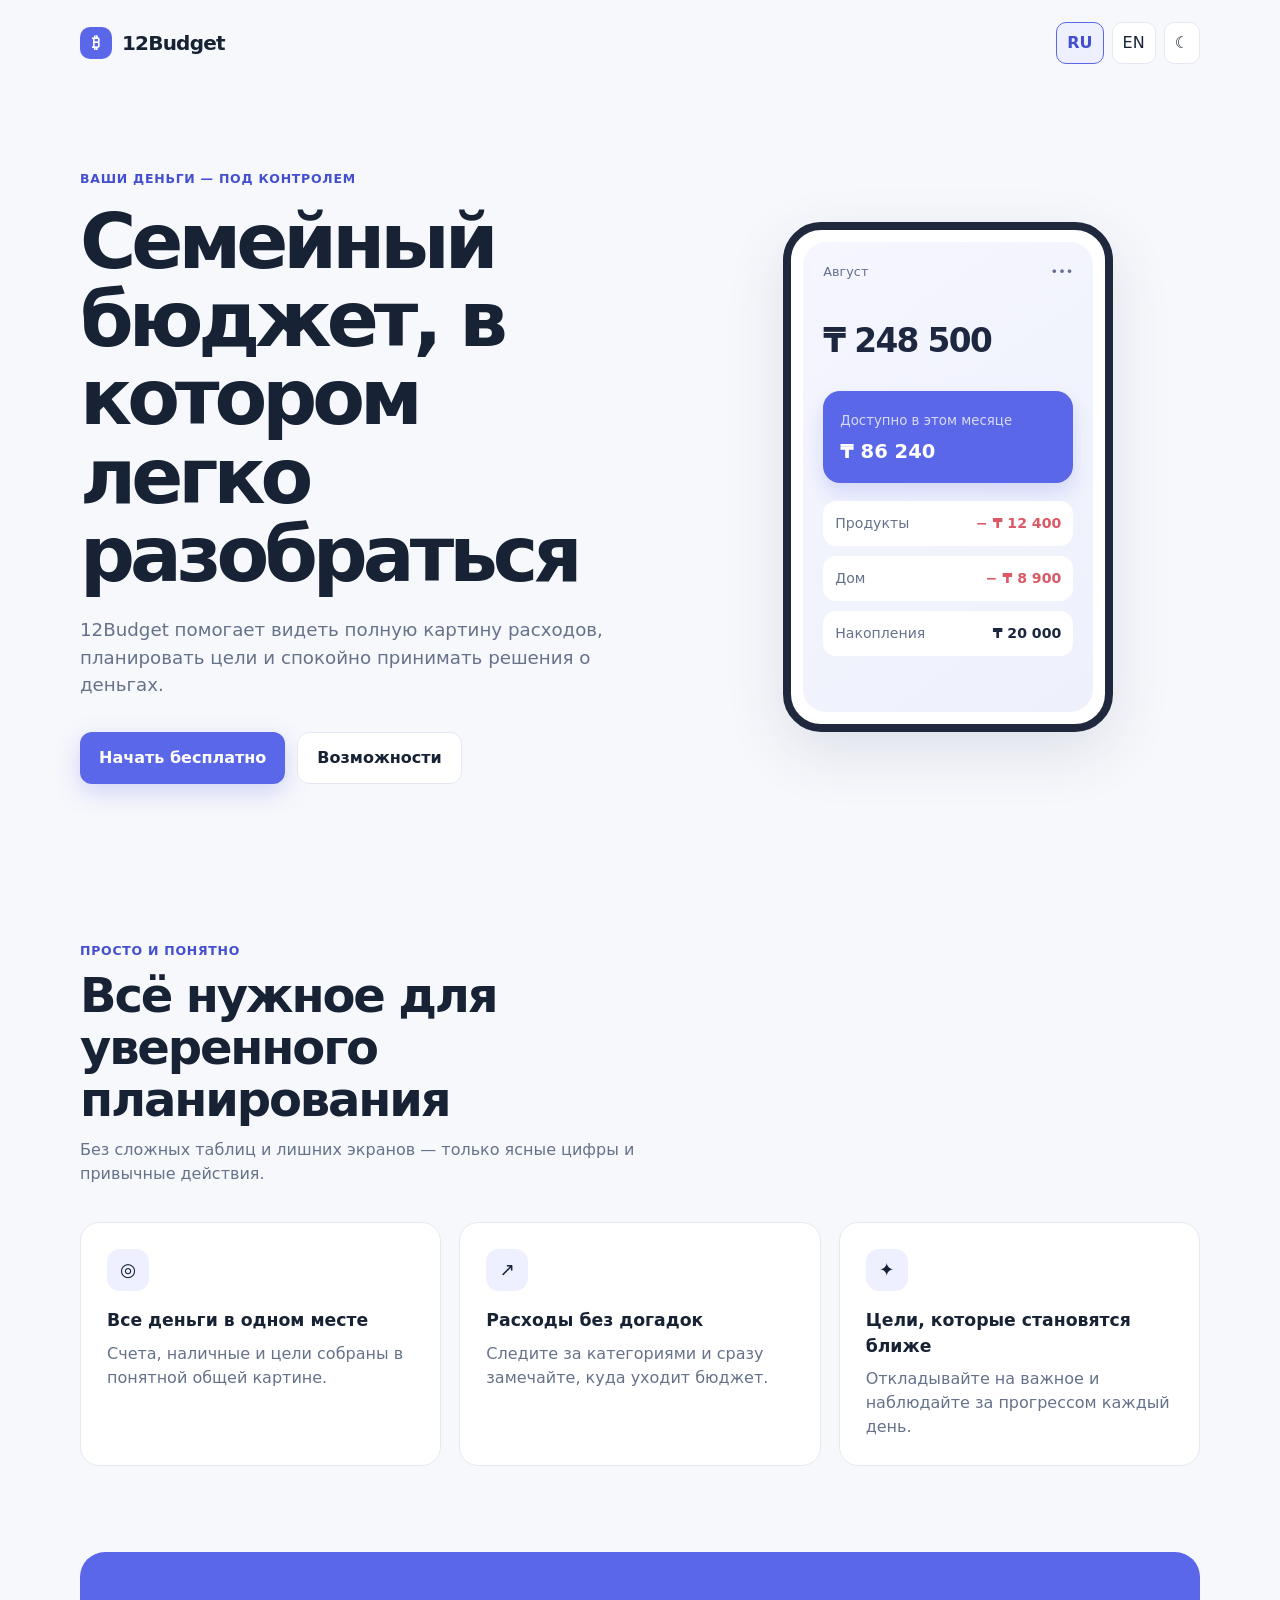
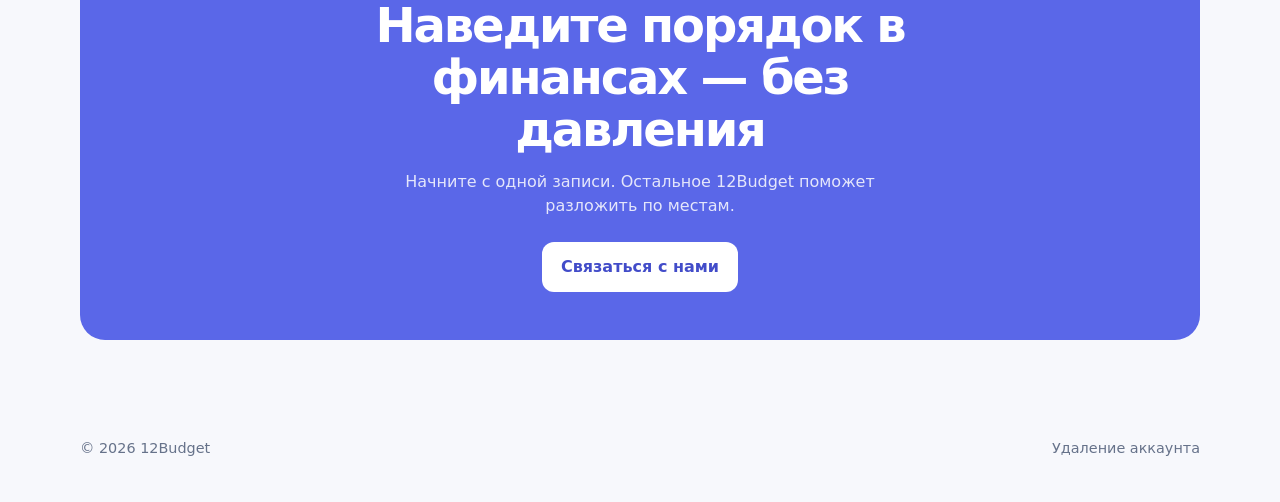
==== index.html @ 1f8bb340 "Add bilingual 12Budget landing page" ====
<!doctype html>
<html lang="ru">
<head>
  <meta charset="utf-8">
  <meta name="viewport" content="width=device-width, initial-scale=1">
  <meta name="description" content="12Budget — спокойный и понятный семейный бюджет.">
  <title>12Budget — семейный бюджет без лишнего</title>
  <style>
    :root {
      color-scheme: light;
      --bg: #f7f8fc; --surface: #ffffff; --ink: #172235; --muted: #66728a;
      --line: #e4e8f1; --brand: #5a67e8; --brand-dark: #444fd0; --soft: #eef0ff;
      --shadow: 0 20px 60px rgba(43, 55, 95, .12);
    }
    :root[data-theme="dark"] {
      color-scheme: dark;
      --bg: #101425; --surface: #191f34; --ink: #f3f5ff; --muted: #aab4cb;
      --line: #2b3550; --brand: #8e98ff; --brand-dark: #aab1ff; --soft: #242b50;
      --shadow: 0 20px 60px rgba(0, 0, 0, .28);
    }
    * { box-sizing: border-box; }
    html { scroll-behavior: smooth; }
    body { margin: 0; background: var(--bg); color: var(--ink); font: 16px/1.5 Inter, ui-sans-serif, system-ui, -apple-system, "Segoe UI", sans-serif; transition: background .2s, color .2s; }
    a { color: inherit; text-decoration: none; }
    .container { width: min(1120px, calc(100% - 40px)); margin: auto; }
    header { padding: 22px 0; }
    nav { display: flex; align-items: center; justify-content: space-between; gap: 16px; }
    .brand { display: flex; align-items: center; gap: 10px; font-weight: 800; letter-spacing: -.04em; font-size: 1.25rem; }
    .mark { width: 32px; height: 32px; display: grid; place-items: center; border-radius: 10px; background: var(--brand); color: white; font-size: 1rem; }
    .controls { display: flex; align-items: center; gap: 8px; }
    .control { border: 1px solid var(--line); background: var(--surface); color: var(--ink); border-radius: 10px; padding: 8px 10px; cursor: pointer; font: inherit; }
    .control:hover { border-color: var(--brand); }
    .lang.active { background: var(--soft); border-color: var(--brand); color: var(--brand-dark); font-weight: 700; }
    .hero { padding: 84px 0 72px; display: grid; grid-template-columns: 1.05fr .95fr; gap: 60px; align-items: center; }
    .eyebrow { color: var(--brand-dark); font-weight: 750; letter-spacing: .06em; text-transform: uppercase; font-size: .78rem; }
    h1 { font-size: clamp(2.8rem, 6vw, 5rem); line-height: 1.02; letter-spacing: -.065em; margin: 14px 0 22px; max-width: 650px; }
    .lead { font-size: 1.14rem; color: var(--muted); max-width: 530px; margin: 0; }
    .actions { margin-top: 34px; display: flex; gap: 12px; flex-wrap: wrap; }
    .button { display: inline-flex; align-items: center; justify-content: center; border-radius: 12px; padding: 13px 19px; font-weight: 750; transition: transform .15s, background .15s; }
    .button:hover { transform: translateY(-2px); }
    .primary { color: white; background: var(--brand); box-shadow: 0 8px 24px rgba(90, 103, 232, .25); }
    .secondary { border: 1px solid var(--line); background: var(--surface); }
    .phone { width: min(330px, 100%); margin: auto; padding: 12px; border: 8px solid #20283d; border-radius: 38px; background: #fff; box-shadow: var(--shadow); color: #1d2740; }
    .screen { padding: 20px; min-height: 470px; border-radius: 23px; background: linear-gradient(145deg, #f5f6ff, #eef1fb); }
    .screen-top { display: flex; align-items: center; justify-content: space-between; color: #65708e; font-size: .8rem; }
    .balance { margin: 36px 0 24px; font-size: 2.05rem; font-weight: 800; letter-spacing: -.05em; }
    .card { padding: 17px; border-radius: 17px; background: #5a67e8; color: white; box-shadow: 0 10px 20px rgba(90,103,232,.2); }
    .card small { opacity: .76; } .card strong { display: block; font-size: 1.22rem; margin-top: 5px; }
    .mini-list { margin-top: 18px; display: grid; gap: 10px; }
    .mini { display: flex; justify-content: space-between; align-items: center; padding: 12px; background: #fff; border-radius: 13px; font-size: .88rem; }
    .mini span:first-child { color: #66728a; } .minus { color: #db5967; font-weight: 700; }
    section { padding: 86px 0; }
    .section-title { max-width: 590px; margin-bottom: 36px; } h2 { font-size: clamp(2rem, 4vw, 3rem); line-height: 1.08; letter-spacing: -.045em; margin: 9px 0 12px; } .section-title p { color: var(--muted); margin: 0; }
    .features { display: grid; grid-template-columns: repeat(3, 1fr); gap: 18px; }
    .feature { padding: 26px; border: 1px solid var(--line); border-radius: 19px; background: var(--surface); }
    .icon { width: 42px; height: 42px; display: grid; place-items: center; border-radius: 13px; background: var(--soft); font-size: 1.15rem; }
    h3 { margin: 17px 0 8px; font-size: 1.08rem; } .feature p { margin: 0; color: var(--muted); }
    .cta { margin: 0 0 70px; padding: 48px; border-radius: 25px; background: var(--brand); color: white; text-align: center; } .cta h2 { margin: 0; max-width: 630px; margin-inline: auto; } .cta p { opacity: .84; margin: 14px auto 24px; max-width: 540px; } .cta .button { background: white; color: #424cc9; }
    footer { padding: 28px 0 42px; color: var(--muted); font-size: .9rem; } .footer-row { display: flex; justify-content: space-between; gap: 16px; flex-wrap: wrap; } footer a:hover { color: var(--brand); }
    @media (max-width: 780px) { .hero { grid-template-columns: 1fr; padding-top: 52px; gap: 38px; } .hero .phone { max-width: 290px; } .features { grid-template-columns: 1fr; } section { padding: 64px 0; } .cta { padding: 36px 22px; } }
  </style>
</head>
<body>
  <header class="container">
    <nav>
      <a class="brand" href="#"><span class="mark">₿</span>12Budget</a>
      <div class="controls">
        <button class="control lang active" data-lang="ru" type="button">RU</button>
        <button class="control lang" data-lang="en" type="button">EN</button>
        <button id="theme-toggle" class="control" type="button" aria-label="Переключить тему">☾</button>
      </div>
    </nav>
  </header>
  <main class="container">
    <section class="hero">
      <div>
        <div class="eyebrow" data-i18n="eyebrow">Ваши деньги — под контролем</div>
        <h1 data-i18n="title">Семейный бюджет, в котором легко разобраться</h1>
        <p class="lead" data-i18n="lead">12Budget помогает видеть полную картину расходов, планировать цели и спокойно принимать решения о деньгах.</p>
        <div class="actions">
          <a class="button primary" href="#start" data-i18n="cta">Начать бесплатно</a>
          <a class="button secondary" href="#features" data-i18n="featuresLink">Возможности</a>
        </div>
      </div>
      <div class="phone" aria-label="12Budget app preview">
        <div class="screen">
          <div class="screen-top"><span data-i18n="month">Август</span><span>•••</span></div>
          <div class="balance">₸ 248 500</div>
          <div class="card"><small data-i18n="available">Доступно в этом месяце</small><strong>₸ 86 240</strong></div>
          <div class="mini-list">
            <div class="mini"><span data-i18n="food">Продукты</span><b class="minus">− ₸ 12 400</b></div>
            <div class="mini"><span data-i18n="home">Дом</span><b class="minus">− ₸ 8 900</b></div>
            <div class="mini"><span data-i18n="savings">Накопления</span><b>₸ 20 000</b></div>
          </div>
        </div>
      </div>
    </section>
    <section id="features">
      <div class="section-title">
        <div class="eyebrow" data-i18n="simple">Просто и понятно</div>
        <h2 data-i18n="featuresTitle">Всё нужное для уверенного планирования</h2>
        <p data-i18n="featuresLead">Без сложных таблиц и лишних экранов — только ясные цифры и привычные действия.</p>
      </div>
      <div class="features">
        <article class="feature"><div class="icon">◎</div><h3 data-i18n="f1title">Все деньги в одном месте</h3><p data-i18n="f1text">Счета, наличные и цели собраны в понятной общей картине.</p></article>
        <article class="feature"><div class="icon">↗</div><h3 data-i18n="f2title">Расходы без догадок</h3><p data-i18n="f2text">Следите за категориями и сразу замечайте, куда уходит бюджет.</p></article>
        <article class="feature"><div class="icon">✦</div><h3 data-i18n="f3title">Цели, которые становятся ближе</h3><p data-i18n="f3text">Откладывайте на важное и наблюдайте за прогрессом каждый день.</p></article>
      </div>
    </section>
    <section id="start" class="cta">
      <h2 data-i18n="ctaTitle">Наведите порядок в финансах — без давления</h2>
      <p data-i18n="ctaText">Начните с одной записи. Остальное 12Budget поможет разложить по местам.</p>
      <a class="button" href="mailto:hello@12budget.app" data-i18n="ctaButton">Связаться с нами</a>
    </section>
  </main>
  <footer class="container"><div class="footer-row"><span>© 2026 12Budget</span><a href="delete-account.html" data-i18n="delete">Удаление аккаунта</a></div></footer>
  <script>
    const copy = {
      ru: { eyebrow:'Ваши деньги — под контролем', title:'Семейный бюджет, в котором легко разобраться', lead:'12Budget помогает видеть полную картину расходов, планировать цели и спокойно принимать решения о деньгах.', cta:'Начать бесплатно', featuresLink:'Возможности', month:'Август', available:'Доступно в этом месяце', food:'Продукты', home:'Дом', savings:'Накопления', simple:'Просто и понятно', featuresTitle:'Всё нужное для уверенного планирования', featuresLead:'Без сложных таблиц и лишних экранов — только ясные цифры и привычные действия.', f1title:'Все деньги в одном месте', f1text:'Счета, наличные и цели собраны в понятной общей картине.', f2title:'Расходы без догадок', f2text:'Следите за категориями и сразу замечайте, куда уходит бюджет.', f3title:'Цели, которые становятся ближе', f3text:'Откладывайте на важное и наблюдайте за прогрессом каждый день.', ctaTitle:'Наведите порядок в финансах — без давления', ctaText:'Начните с одной записи. Остальное 12Budget поможет разложить по местам.', ctaButton:'Связаться с нами', delete:'Удаление аккаунта' },
      en: { eyebrow:'Your money, clearly organized', title:'A family budget that is easy to understand', lead:'12Budget gives you a complete view of spending, helps you plan goals, and makes money decisions feel calm and clear.', cta:'Get started free', featuresLink:'Features', month:'August', available:'Available this month', food:'Groceries', home:'Home', savings:'Savings', simple:'Simple by design', featuresTitle:'Everything you need to plan with confidence', featuresLead:'No complex spreadsheets or cluttered screens — just clear numbers and familiar actions.', f1title:'All your money in one place', f1text:'Accounts, cash, and goals come together in one clear overview.', f2title:'Know where your money goes', f2text:'Track categories and spot spending patterns as they happen.', f3title:'Goals within reach', f3text:'Save for what matters and watch your progress grow day by day.', ctaTitle:'Bring calm to your finances', ctaText:'Start with one entry. 12Budget will help put the rest in place.', ctaButton:'Contact us', delete:'Delete account' }
    };
    const setLanguage = (lang) => {
      document.documentElement.lang = lang;
      document.querySelectorAll('[data-i18n]').forEach((node) => { node.textContent = copy[lang][node.dataset.i18n]; });
      document.querySelectorAll('.lang').forEach((button) => button.classList.toggle('active', button.dataset.lang === lang));
      localStorage.setItem('12budget-lang', lang);
    };
    const setTheme = (theme) => {
      document.documentElement.dataset.theme = theme;
      document.getElementById('theme-toggle').textContent = theme === 'dark' ? '☀' : '☾';
      document.getElementById('theme-toggle').setAttribute('aria-label', theme === 'dark' ? 'Switch to light theme' : 'Switch to dark theme');
      localStorage.setItem('12budget-theme', theme);
    };
    document.querySelectorAll('.lang').forEach((button) => button.addEventListener('click', () => setLanguage(button.dataset.lang)));
    document.getElementById('theme-toggle').addEventListener('click', () => setTheme(document.documentElement.dataset.theme === 'dark' ? 'light' : 'dark'));
    setLanguage(localStorage.getItem('12budget-lang') || 'ru');
    setTheme(localStorage.getItem('12budget-theme') || 'light');
  </script>
</body>
</html>
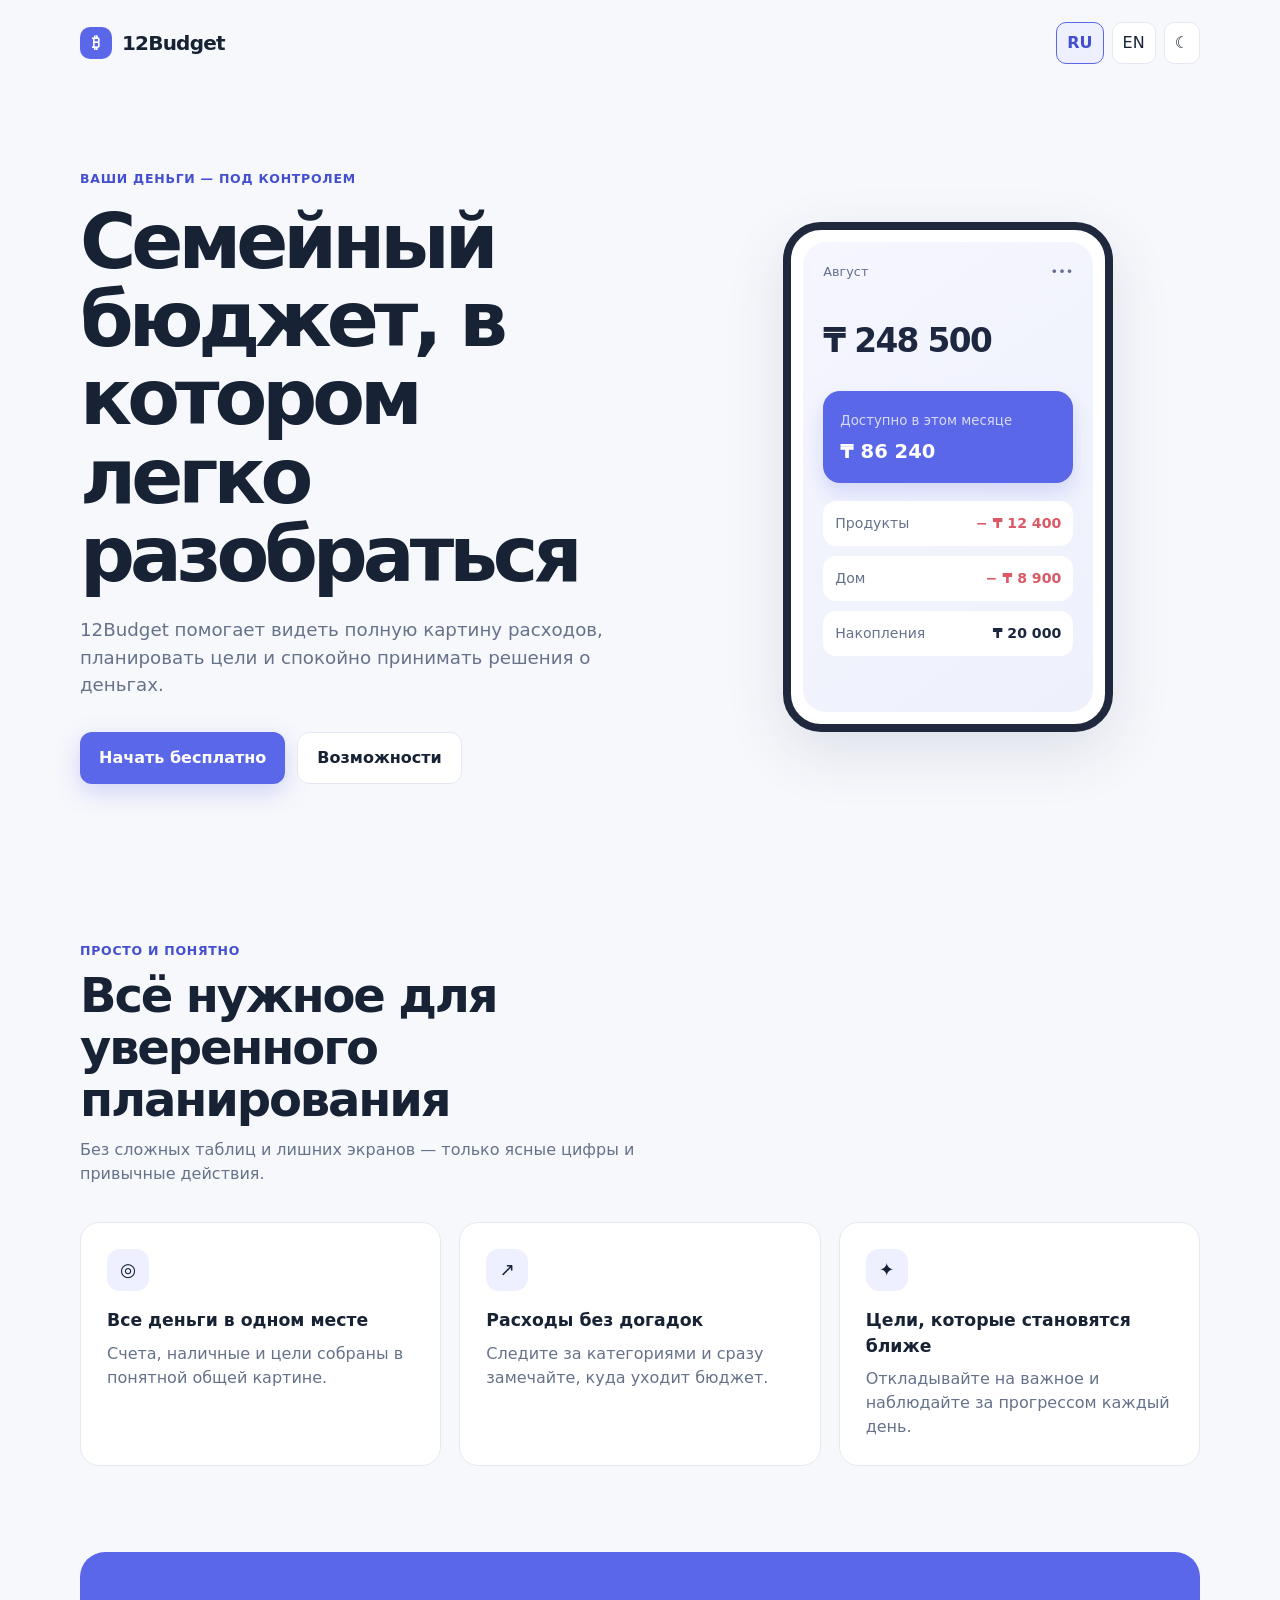
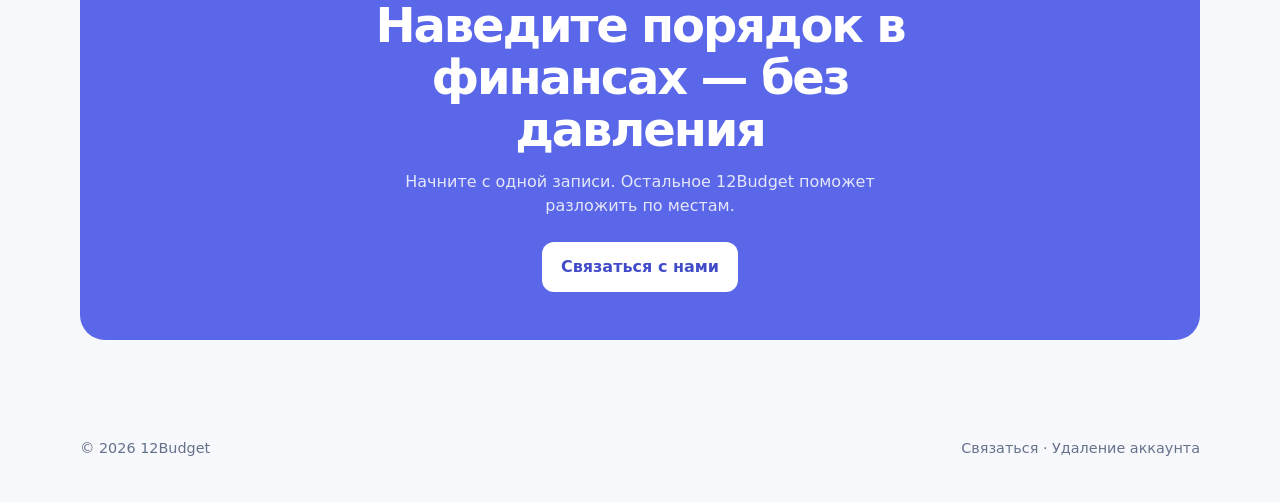
==== commit d004fab0: "Link landing page to contact form" ====
--- a/index.html
+++ b/index.html
@@ -110,14 +110,14 @@
     <section id="start" class="cta">
       <h2 data-i18n="ctaTitle">Наведите порядок в финансах — без давления</h2>
       <p data-i18n="ctaText">Начните с одной записи. Остальное 12Budget поможет разложить по местам.</p>
-      <a class="button" href="mailto:hello@12budget.app" data-i18n="ctaButton">Связаться с нами</a>
+      <a class="button" href="contact.html" data-i18n="ctaButton">Связаться с нами</a>
     </section>
   </main>
-  <footer class="container"><div class="footer-row"><span>© 2026 12Budget</span><a href="delete-account.html" data-i18n="delete">Удаление аккаунта</a></div></footer>
+  <footer class="container"><div class="footer-row"><span>© 2026 12Budget</span><span><a href="contact.html" data-i18n="contact">Связаться</a> · <a href="delete-account.html" data-i18n="delete">Удаление аккаунта</a></span></div></footer>
   <script>
     const copy = {
-      ru: { eyebrow:'Ваши деньги — под контролем', title:'Семейный бюджет, в котором легко разобраться', lead:'12Budget помогает видеть полную картину расходов, планировать цели и спокойно принимать решения о деньгах.', cta:'Начать бесплатно', featuresLink:'Возможности', month:'Август', available:'Доступно в этом месяце', food:'Продукты', home:'Дом', savings:'Накопления', simple:'Просто и понятно', featuresTitle:'Всё нужное для уверенного планирования', featuresLead:'Без сложных таблиц и лишних экранов — только ясные цифры и привычные действия.', f1title:'Все деньги в одном месте', f1text:'Счета, наличные и цели собраны в понятной общей картине.', f2title:'Расходы без догадок', f2text:'Следите за категориями и сразу замечайте, куда уходит бюджет.', f3title:'Цели, которые становятся ближе', f3text:'Откладывайте на важное и наблюдайте за прогрессом каждый день.', ctaTitle:'Наведите порядок в финансах — без давления', ctaText:'Начните с одной записи. Остальное 12Budget поможет разложить по местам.', ctaButton:'Связаться с нами', delete:'Удаление аккаунта' },
-      en: { eyebrow:'Your money, clearly organized', title:'A family budget that is easy to understand', lead:'12Budget gives you a complete view of spending, helps you plan goals, and makes money decisions feel calm and clear.', cta:'Get started free', featuresLink:'Features', month:'August', available:'Available this month', food:'Groceries', home:'Home', savings:'Savings', simple:'Simple by design', featuresTitle:'Everything you need to plan with confidence', featuresLead:'No complex spreadsheets or cluttered screens — just clear numbers and familiar actions.', f1title:'All your money in one place', f1text:'Accounts, cash, and goals come together in one clear overview.', f2title:'Know where your money goes', f2text:'Track categories and spot spending patterns as they happen.', f3title:'Goals within reach', f3text:'Save for what matters and watch your progress grow day by day.', ctaTitle:'Bring calm to your finances', ctaText:'Start with one entry. 12Budget will help put the rest in place.', ctaButton:'Contact us', delete:'Delete account' }
+      ru: { eyebrow:'Ваши деньги — под контролем', title:'Семейный бюджет, в котором легко разобраться', lead:'12Budget помогает видеть полную картину расходов, планировать цели и спокойно принимать решения о деньгах.', cta:'Начать бесплатно', featuresLink:'Возможности', month:'Август', available:'Доступно в этом месяце', food:'Продукты', home:'Дом', savings:'Накопления', simple:'Просто и понятно', featuresTitle:'Всё нужное для уверенного планирования', featuresLead:'Без сложных таблиц и лишних экранов — только ясные цифры и привычные действия.', f1title:'Все деньги в одном месте', f1text:'Счета, наличные и цели собраны в понятной общей картине.', f2title:'Расходы без догадок', f2text:'Следите за категориями и сразу замечайте, куда уходит бюджет.', f3title:'Цели, которые становятся ближе', f3text:'Откладывайте на важное и наблюдайте за прогрессом каждый день.', ctaTitle:'Наведите порядок в финансах — без давления', ctaText:'Начните с одной записи. Остальное 12Budget поможет разложить по местам.', ctaButton:'Связаться с нами', contact:'Связаться', delete:'Удаление аккаунта' },
+      en: { eyebrow:'Your money, clearly organized', title:'A family budget that is easy to understand', lead:'12Budget gives you a complete view of spending, helps you plan goals, and makes money decisions feel calm and clear.', cta:'Get started free', featuresLink:'Features', month:'August', available:'Available this month', food:'Groceries', home:'Home', savings:'Savings', simple:'Simple by design', featuresTitle:'Everything you need to plan with confidence', featuresLead:'No complex spreadsheets or cluttered screens — just clear numbers and familiar actions.', f1title:'All your money in one place', f1text:'Accounts, cash, and goals come together in one clear overview.', f2title:'Know where your money goes', f2text:'Track categories and spot spending patterns as they happen.', f3title:'Goals within reach', f3text:'Save for what matters and watch your progress grow day by day.', ctaTitle:'Bring calm to your finances', ctaText:'Start with one entry. 12Budget will help put the rest in place.', ctaButton:'Contact us', contact:'Contact', delete:'Delete account' }
     };
     const setLanguage = (lang) => {
       document.documentElement.lang = lang;
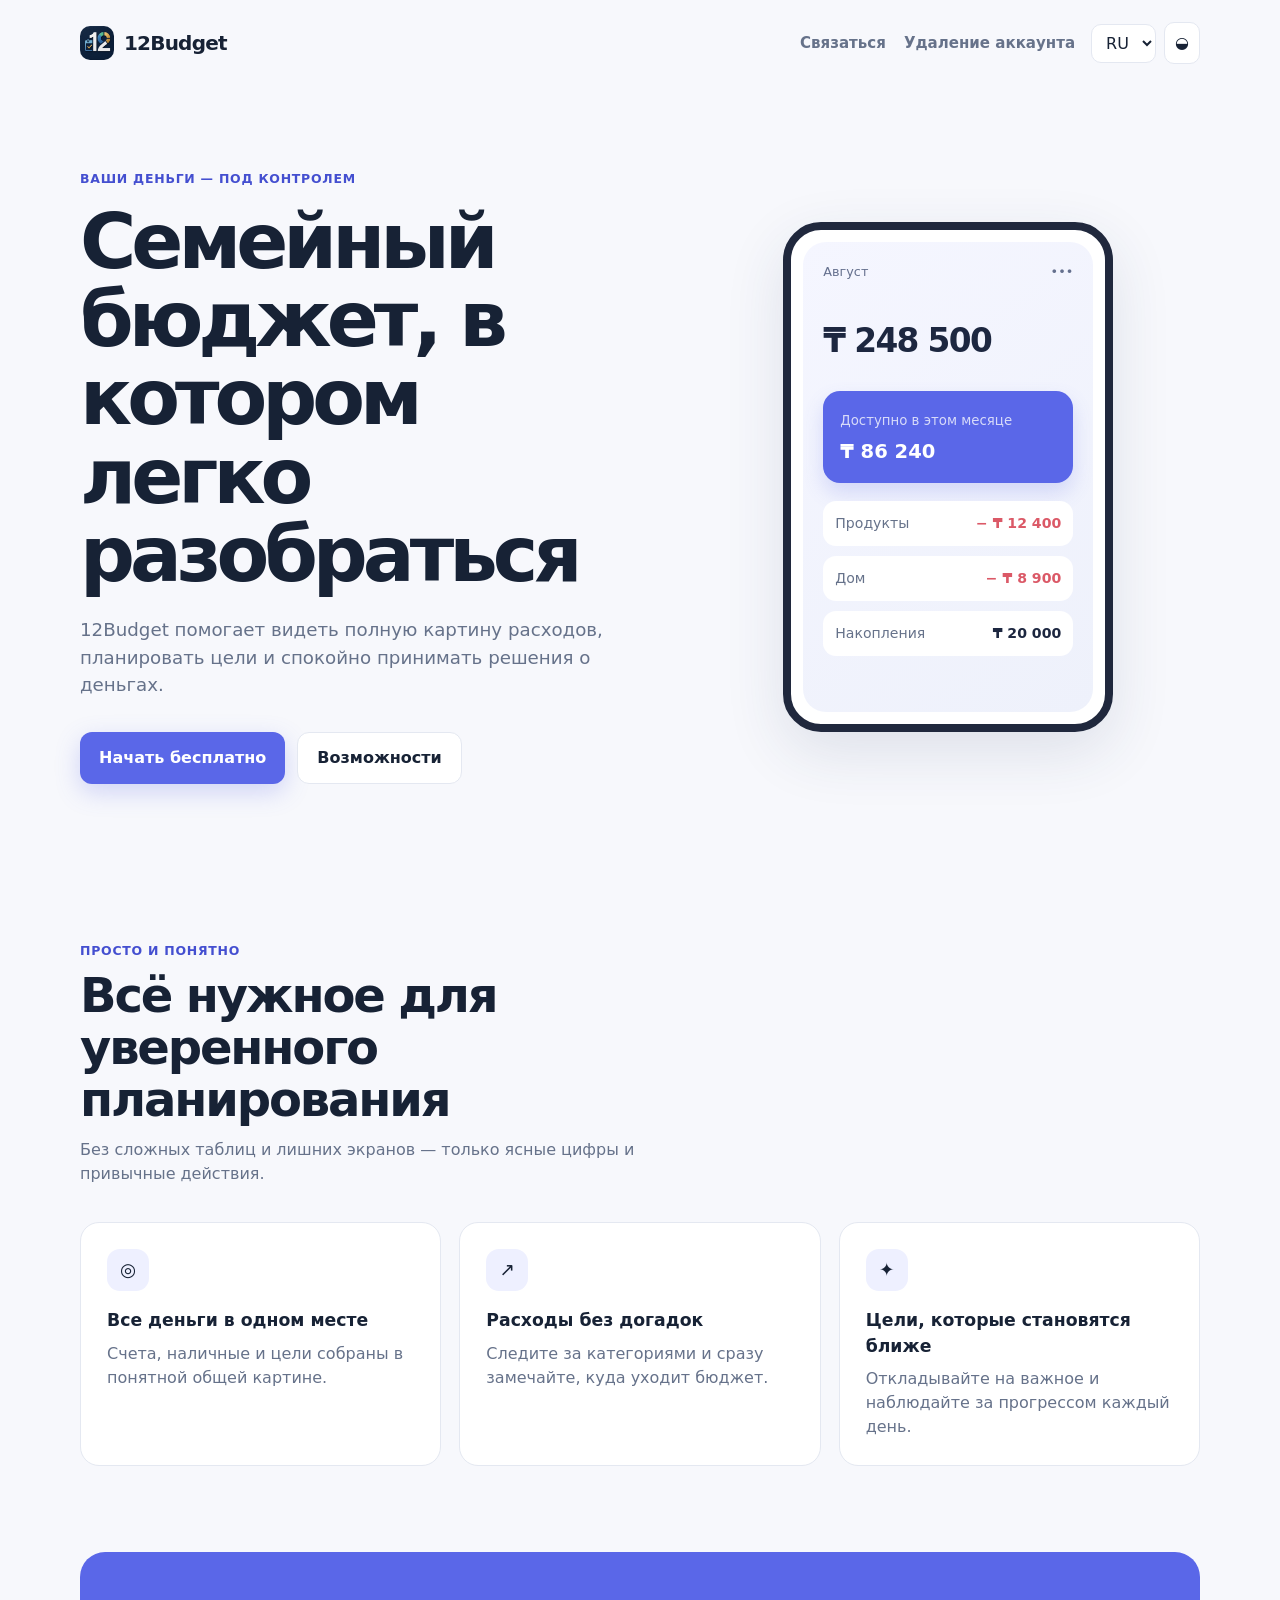
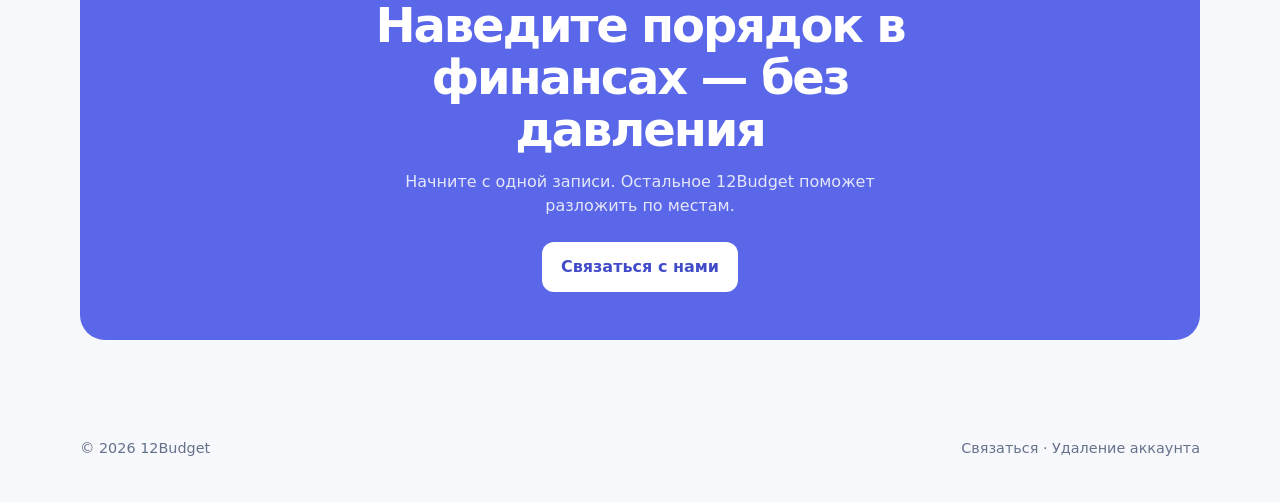
==== commit de07183e: "Unify website header and navigation" ====
--- a/index.html
+++ b/index.html
@@ -27,7 +27,7 @@
     nav { display: flex; align-items: center; justify-content: space-between; gap: 16px; }
     .brand { display: flex; align-items: center; gap: 10px; font-weight: 800; letter-spacing: -.04em; font-size: 1.25rem; }
     .mark { width: 32px; height: 32px; display: grid; place-items: center; border-radius: 10px; background: var(--brand); color: white; font-size: 1rem; }
-    .controls { display: flex; align-items: center; gap: 8px; }
+    .controls { display: flex; align-items: center; gap: 8px; } .page-links { display:flex; gap:18px; margin-left:auto; color:var(--muted); font-weight:650; font-size:.94rem; } .page-links a:hover { color:var(--brand); } .brand-logo { width:34px; height:34px; border-radius:10px; object-fit:cover; }
     .control { border: 1px solid var(--line); background: var(--surface); color: var(--ink); border-radius: 10px; padding: 8px 10px; cursor: pointer; font: inherit; }
     .control:hover { border-color: var(--brand); }
     .lang.active { background: var(--soft); border-color: var(--brand); color: var(--brand-dark); font-weight: 700; }
@@ -63,13 +63,9 @@
 <body>
   <header class="container">
     <nav>
-      <a class="brand" href="#"><span class="mark">₿</span>12Budget</a>
-      <div class="controls">
-        <button class="control lang active" data-lang="ru" type="button">RU</button>
-        <button class="control lang" data-lang="en" type="button">EN</button>
-        <button id="theme-toggle" class="control" type="button" aria-label="Переключить тему">☾</button>
-      </div>
-    </nav>
+      <a class="brand" href="./"><img class="brand-logo" src="assets/app_icon_512.png" alt="12Budget">12Budget</a>
+      <div class="page-links"><a href="contact.html" data-i18n="contact">Связаться</a><a href="delete-account.html" data-i18n="delete">Удаление аккаунта</a></div>
+      <div class="controls"><select id="language-select" class="control" aria-label="Language"><option value="ru">RU</option><option value="en">EN</option></select><button id="theme-toggle" class="control" type="button" aria-label="Переключить тему">◒</button></div></nav>
   </header>
   <main class="container">
     <section class="hero">
@@ -122,16 +118,16 @@
     const setLanguage = (lang) => {
       document.documentElement.lang = lang;
       document.querySelectorAll('[data-i18n]').forEach((node) => { node.textContent = copy[lang][node.dataset.i18n]; });
-      document.querySelectorAll('.lang').forEach((button) => button.classList.toggle('active', button.dataset.lang === lang));
+      document.getElementById('language-select').value = lang;
       localStorage.setItem('12budget-lang', lang);
     };
     const setTheme = (theme) => {
       document.documentElement.dataset.theme = theme;
-      document.getElementById('theme-toggle').textContent = theme === 'dark' ? '☀' : '☾';
+      document.getElementById('theme-toggle').textContent = theme === 'dark' ? '☀' : '◒';
       document.getElementById('theme-toggle').setAttribute('aria-label', theme === 'dark' ? 'Switch to light theme' : 'Switch to dark theme');
       localStorage.setItem('12budget-theme', theme);
     };
-    document.querySelectorAll('.lang').forEach((button) => button.addEventListener('click', () => setLanguage(button.dataset.lang)));
+    document.getElementById('language-select').addEventListener('change', (event) => setLanguage(event.target.value));
     document.getElementById('theme-toggle').addEventListener('click', () => setTheme(document.documentElement.dataset.theme === 'dark' ? 'light' : 'dark'));
     setLanguage(localStorage.getItem('12budget-lang') || 'ru');
     setTheme(localStorage.getItem('12budget-theme') || 'light');
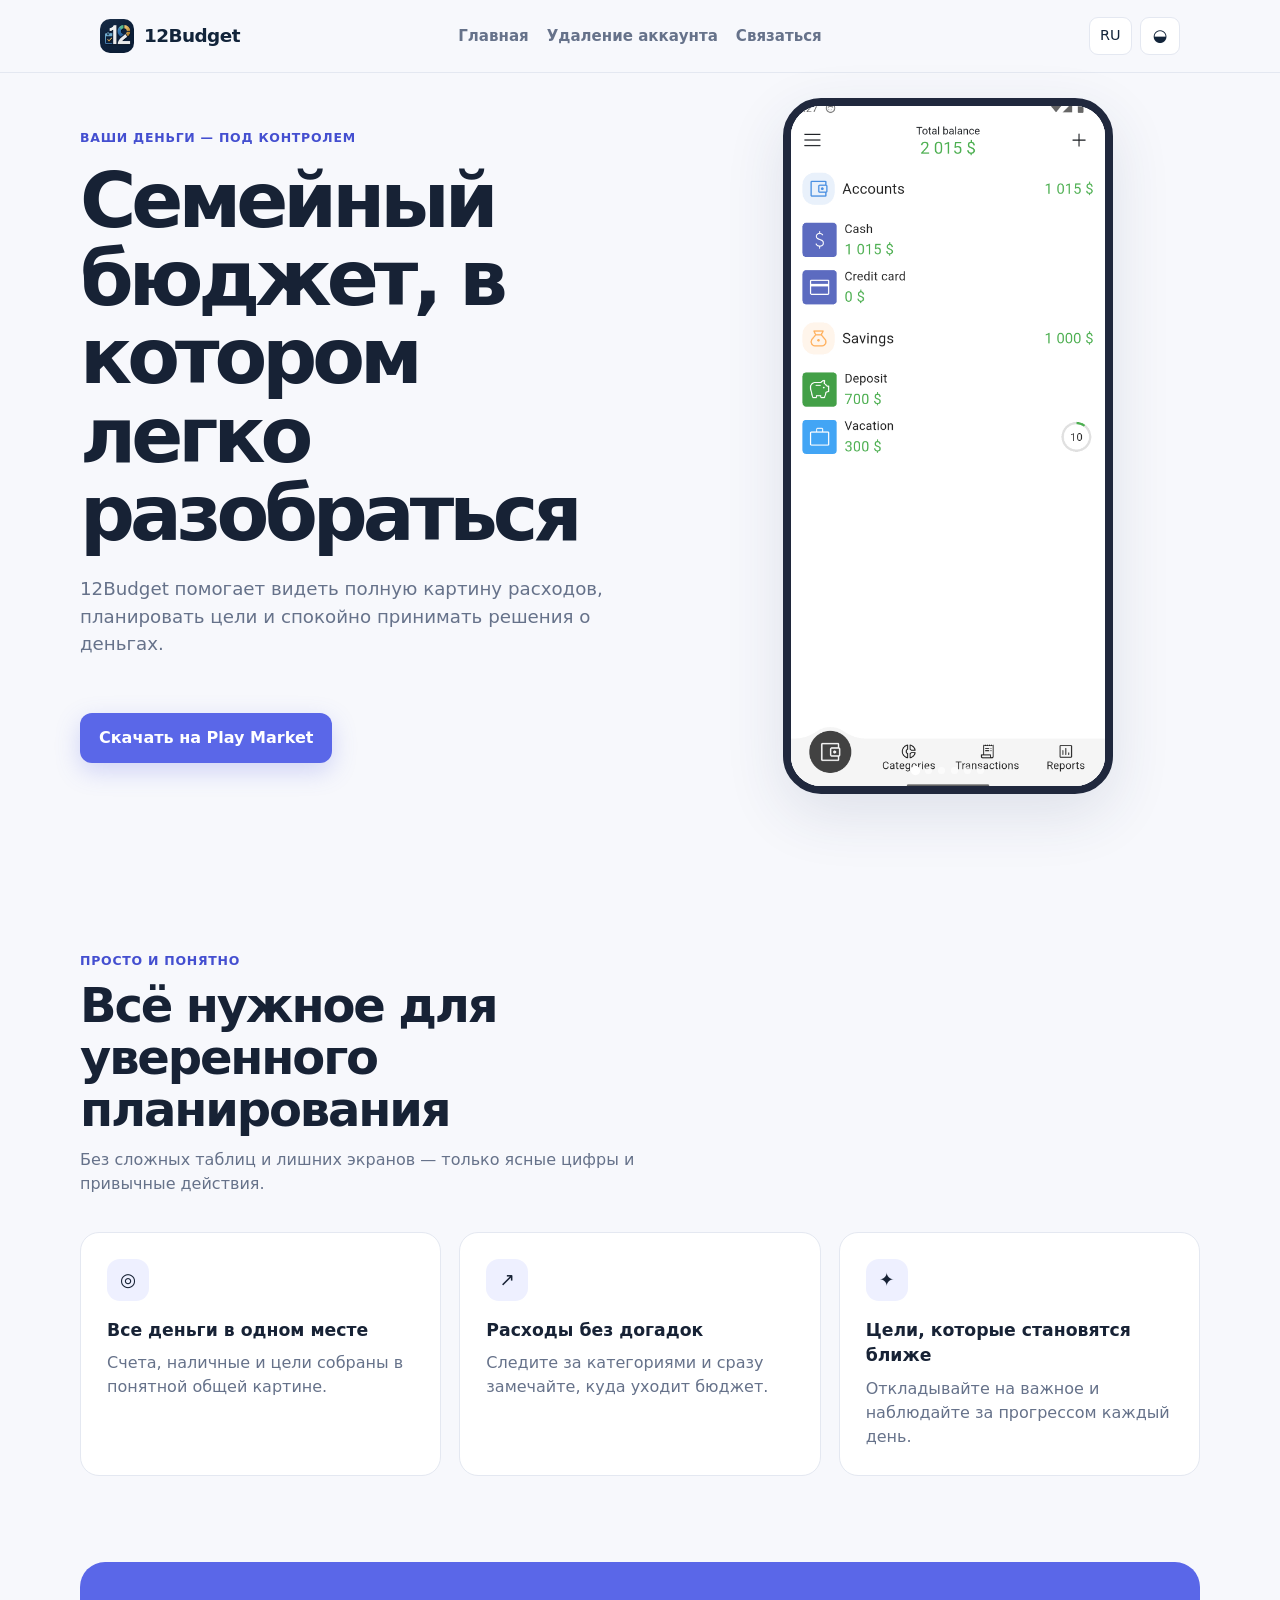
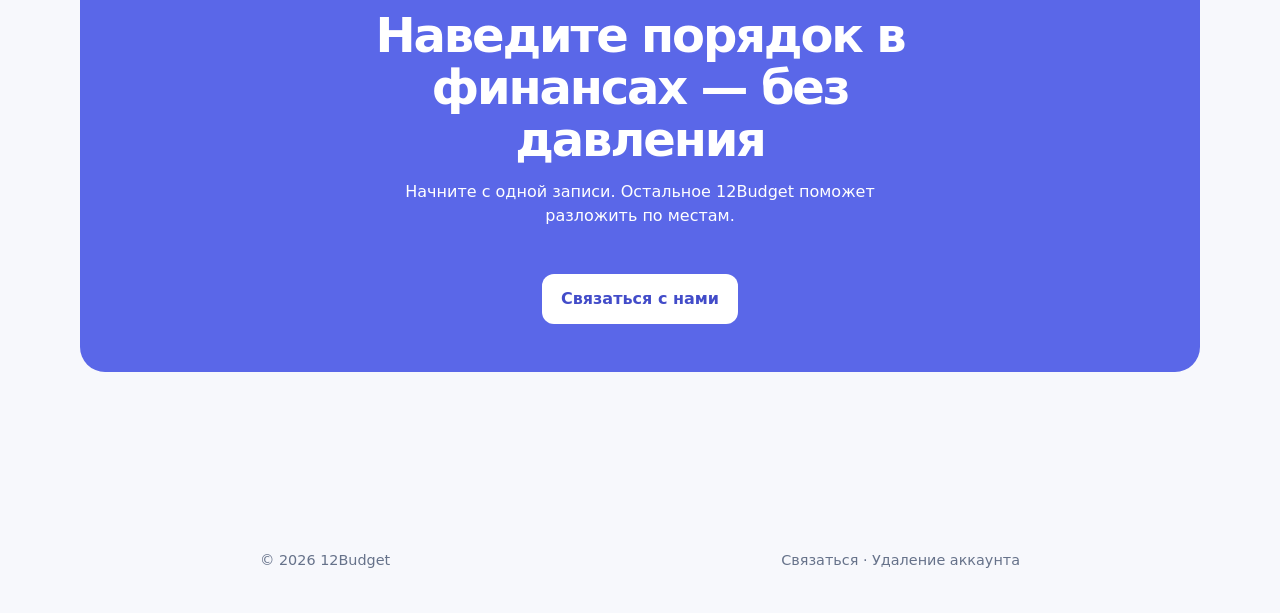
==== commit 6e093971: "Add files via upload" ====
--- a/index.html
+++ b/index.html
@@ -1,84 +1,61 @@
 <!doctype html>
 <html lang="ru">
+
 <head>
   <meta charset="utf-8">
   <meta name="viewport" content="width=device-width, initial-scale=1">
   <meta name="description" content="12Budget — спокойный и понятный семейный бюджет.">
   <title>12Budget — семейный бюджет без лишнего</title>
-  <style>
-    :root {
-      color-scheme: light;
-      --bg: #f7f8fc; --surface: #ffffff; --ink: #172235; --muted: #66728a;
-      --line: #e4e8f1; --brand: #5a67e8; --brand-dark: #444fd0; --soft: #eef0ff;
-      --shadow: 0 20px 60px rgba(43, 55, 95, .12);
-    }
-    :root[data-theme="dark"] {
-      color-scheme: dark;
-      --bg: #101425; --surface: #191f34; --ink: #f3f5ff; --muted: #aab4cb;
-      --line: #2b3550; --brand: #8e98ff; --brand-dark: #aab1ff; --soft: #242b50;
-      --shadow: 0 20px 60px rgba(0, 0, 0, .28);
-    }
-    * { box-sizing: border-box; }
-    html { scroll-behavior: smooth; }
-    body { margin: 0; background: var(--bg); color: var(--ink); font: 16px/1.5 Inter, ui-sans-serif, system-ui, -apple-system, "Segoe UI", sans-serif; transition: background .2s, color .2s; }
-    a { color: inherit; text-decoration: none; }
-    .container { width: min(1120px, calc(100% - 40px)); margin: auto; }
-    header { padding: 22px 0; }
-    nav { display: flex; align-items: center; justify-content: space-between; gap: 16px; }
-    .brand { display: flex; align-items: center; gap: 10px; font-weight: 800; letter-spacing: -.04em; font-size: 1.25rem; }
-    .mark { width: 32px; height: 32px; display: grid; place-items: center; border-radius: 10px; background: var(--brand); color: white; font-size: 1rem; }
-    .controls { display: flex; align-items: center; gap: 8px; } .page-links { display:flex; gap:18px; margin-left:auto; color:var(--muted); font-weight:650; font-size:.94rem; } .page-links a:hover { color:var(--brand); } .brand-logo { width:34px; height:34px; border-radius:10px; object-fit:cover; }
-    .control { border: 1px solid var(--line); background: var(--surface); color: var(--ink); border-radius: 10px; padding: 8px 10px; cursor: pointer; font: inherit; }
-    .control:hover { border-color: var(--brand); }
-    .lang.active { background: var(--soft); border-color: var(--brand); color: var(--brand-dark); font-weight: 700; }
-    .hero { padding: 84px 0 72px; display: grid; grid-template-columns: 1.05fr .95fr; gap: 60px; align-items: center; }
-    .eyebrow { color: var(--brand-dark); font-weight: 750; letter-spacing: .06em; text-transform: uppercase; font-size: .78rem; }
-    h1 { font-size: clamp(2.8rem, 6vw, 5rem); line-height: 1.02; letter-spacing: -.065em; margin: 14px 0 22px; max-width: 650px; }
-    .lead { font-size: 1.14rem; color: var(--muted); max-width: 530px; margin: 0; }
-    .actions { margin-top: 34px; display: flex; gap: 12px; flex-wrap: wrap; }
-    .button { display: inline-flex; align-items: center; justify-content: center; border-radius: 12px; padding: 13px 19px; font-weight: 750; transition: transform .15s, background .15s; }
-    .button:hover { transform: translateY(-2px); }
-    .primary { color: white; background: var(--brand); box-shadow: 0 8px 24px rgba(90, 103, 232, .25); }
-    .secondary { border: 1px solid var(--line); background: var(--surface); }
-    .phone { width: min(330px, 100%); margin: auto; padding: 12px; border: 8px solid #20283d; border-radius: 38px; background: #fff; box-shadow: var(--shadow); color: #1d2740; }
-    .screen { padding: 20px; min-height: 470px; border-radius: 23px; background: linear-gradient(145deg, #f5f6ff, #eef1fb); }
-    .screen-top { display: flex; align-items: center; justify-content: space-between; color: #65708e; font-size: .8rem; }
-    .balance { margin: 36px 0 24px; font-size: 2.05rem; font-weight: 800; letter-spacing: -.05em; }
-    .card { padding: 17px; border-radius: 17px; background: #5a67e8; color: white; box-shadow: 0 10px 20px rgba(90,103,232,.2); }
-    .card small { opacity: .76; } .card strong { display: block; font-size: 1.22rem; margin-top: 5px; }
-    .mini-list { margin-top: 18px; display: grid; gap: 10px; }
-    .mini { display: flex; justify-content: space-between; align-items: center; padding: 12px; background: #fff; border-radius: 13px; font-size: .88rem; }
-    .mini span:first-child { color: #66728a; } .minus { color: #db5967; font-weight: 700; }
-    section { padding: 86px 0; }
-    .section-title { max-width: 590px; margin-bottom: 36px; } h2 { font-size: clamp(2rem, 4vw, 3rem); line-height: 1.08; letter-spacing: -.045em; margin: 9px 0 12px; } .section-title p { color: var(--muted); margin: 0; }
-    .features { display: grid; grid-template-columns: repeat(3, 1fr); gap: 18px; }
-    .feature { padding: 26px; border: 1px solid var(--line); border-radius: 19px; background: var(--surface); }
-    .icon { width: 42px; height: 42px; display: grid; place-items: center; border-radius: 13px; background: var(--soft); font-size: 1.15rem; }
-    h3 { margin: 17px 0 8px; font-size: 1.08rem; } .feature p { margin: 0; color: var(--muted); }
-    .cta { margin: 0 0 70px; padding: 48px; border-radius: 25px; background: var(--brand); color: white; text-align: center; } .cta h2 { margin: 0; max-width: 630px; margin-inline: auto; } .cta p { opacity: .84; margin: 14px auto 24px; max-width: 540px; } .cta .button { background: white; color: #424cc9; }
-    footer { padding: 28px 0 42px; color: var(--muted); font-size: .9rem; } .footer-row { display: flex; justify-content: space-between; gap: 16px; flex-wrap: wrap; } footer a:hover { color: var(--brand); }
-    @media (max-width: 780px) { .hero { grid-template-columns: 1fr; padding-top: 52px; gap: 38px; } .hero .phone { max-width: 290px; } .features { grid-template-columns: 1fr; } section { padding: 64px 0; } .cta { padding: 36px 22px; } }
-  </style>
+  <link rel="stylesheet" href="site.css">
+  <link rel="stylesheet" href="components.css">
+  <link rel="stylesheet" href="home.css">
 </head>
-<body>
-  <header class="container">
+
+<body data-page="home">
+  <div data-site-header>
     <nav>
       <a class="brand" href="./"><img class="brand-logo" src="assets/app_icon_512.png" alt="12Budget">12Budget</a>
-      <div class="page-links"><a href="contact.html" data-i18n="contact">Связаться</a><a href="delete-account.html" data-i18n="delete">Удаление аккаунта</a></div>
-      <div class="controls"><select id="language-select" class="control" aria-label="Language"><option value="ru">RU</option><option value="en">EN</option></select><button id="theme-toggle" class="control" type="button" aria-label="Переключить тему">◒</button></div></nav>
-  </header>
+      <div class="page-links"><a href="contact.html" data-i18n="contact">Связаться</a><a href="delete-account.html"
+          data-i18n="delete">Удаление аккаунта</a></div>
+      <div class="controls"><select id="language-select" class="control" aria-label="Language">
+          <option value="ru">RU</option>
+          <option value="en">EN</option>
+        </select><button id="theme-toggle" class="control" type="button" aria-label="Переключить тему">◒</button></div>
+    </nav>
+  </div>
   <main class="container">
     <section class="hero">
       <div>
         <div class="eyebrow" data-i18n="eyebrow">Ваши деньги — под контролем</div>
         <h1 data-i18n="title">Семейный бюджет, в котором легко разобраться</h1>
-        <p class="lead" data-i18n="lead">12Budget помогает видеть полную картину расходов, планировать цели и спокойно принимать решения о деньгах.</p>
+        <p class="lead" data-i18n="lead">12Budget помогает видеть полную картину расходов, планировать цели и спокойно
+          принимать решения о деньгах.</p>
         <div class="actions">
-          <a class="button primary" href="#start" data-i18n="cta">Начать бесплатно</a>
-          <a class="button secondary" href="#features" data-i18n="featuresLink">Возможности</a>
+          <a class="button primary" href="/" data-i18n="cta">Скачать на Play Market</a>
+
         </div>
       </div>
       <div class="phone" aria-label="12Budget app preview">
+        <div class="screenshot-carousel" aria-roledescription="carousel" aria-label="Screenshots of the 12Budget app">
+          <div class="carousel-track">
+            <img class="carousel-slide is-active" src="assets/1.png" alt="Accounts screen in the 12Budget app">
+            <img class="carousel-slide" src="assets/2.png" alt="Categories screen in the 12Budget app" loading="lazy">
+            <img class="carousel-slide" src="assets/3.png" alt="Transactions screen in the 12Budget app" loading="lazy">
+            <img class="carousel-slide" src="assets/4.png" alt="Budgets screen in the 12Budget app" loading="lazy">
+            <img class="carousel-slide" src="assets/5.png" alt="Adding an expense in the 12Budget app" loading="lazy">
+            <img class="carousel-slide" src="assets/6.png" alt="Reports screen in the 12Budget app" loading="lazy">
+          </div>
+          <button class="carousel-button carousel-prev" type="button" aria-label="Previous screenshot">‹</button>
+          <button class="carousel-button carousel-next" type="button" aria-label="Next screenshot">›</button>
+          <div class="carousel-dots" role="tablist" aria-label="Choose a screenshot">
+            <button class="is-active" type="button" aria-label="Screenshot 1" aria-selected="true"></button>
+            <button type="button" aria-label="Screenshot 2" aria-selected="false"></button>
+            <button type="button" aria-label="Screenshot 3" aria-selected="false"></button>
+            <button type="button" aria-label="Screenshot 4" aria-selected="false"></button>
+            <button type="button" aria-label="Screenshot 5" aria-selected="false"></button>
+            <button type="button" aria-label="Screenshot 6" aria-selected="false"></button>
+          </div>
+        </div>
         <div class="screen">
           <div class="screen-top"><span data-i18n="month">Август</span><span>•••</span></div>
           <div class="balance">₸ 248 500</div>
@@ -98,9 +75,21 @@
         <p data-i18n="featuresLead">Без сложных таблиц и лишних экранов — только ясные цифры и привычные действия.</p>
       </div>
       <div class="features">
-        <article class="feature"><div class="icon">◎</div><h3 data-i18n="f1title">Все деньги в одном месте</h3><p data-i18n="f1text">Счета, наличные и цели собраны в понятной общей картине.</p></article>
-        <article class="feature"><div class="icon">↗</div><h3 data-i18n="f2title">Расходы без догадок</h3><p data-i18n="f2text">Следите за категориями и сразу замечайте, куда уходит бюджет.</p></article>
-        <article class="feature"><div class="icon">✦</div><h3 data-i18n="f3title">Цели, которые становятся ближе</h3><p data-i18n="f3text">Откладывайте на важное и наблюдайте за прогрессом каждый день.</p></article>
+        <article class="feature">
+          <div class="icon">◎</div>
+          <h3 data-i18n="f1title">Все деньги в одном месте</h3>
+          <p data-i18n="f1text">Счета, наличные и цели собраны в понятной общей картине.</p>
+        </article>
+        <article class="feature">
+          <div class="icon">↗</div>
+          <h3 data-i18n="f2title">Расходы без догадок</h3>
+          <p data-i18n="f2text">Следите за категориями и сразу замечайте, куда уходит бюджет.</p>
+        </article>
+        <article class="feature">
+          <div class="icon">✦</div>
+          <h3 data-i18n="f3title">Цели, которые становятся ближе</h3>
+          <p data-i18n="f3text">Откладывайте на важное и наблюдайте за прогрессом каждый день.</p>
+        </article>
       </div>
     </section>
     <section id="start" class="cta">
@@ -109,12 +98,24 @@
       <a class="button" href="contact.html" data-i18n="ctaButton">Связаться с нами</a>
     </section>
   </main>
-  <footer class="container"><div class="footer-row"><span>© 2026 12Budget</span><span><a href="contact.html" data-i18n="contact">Связаться</a> · <a href="delete-account.html" data-i18n="delete">Удаление аккаунта</a></span></div></footer>
+  <div data-site-footer></div>
+  <footer class="container">
+    <div class="footer-row"><span>© 2026 12Budget</span><span><a href="contact.html" data-i18n="contact">Связаться</a> ·
+        <a href="delete-account.html" data-i18n="delete">Удаление аккаунта</a></span></div>
+  </footer>
+  <script src="components.js"></script>
   <script>
     const copy = {
-      ru: { eyebrow:'Ваши деньги — под контролем', title:'Семейный бюджет, в котором легко разобраться', lead:'12Budget помогает видеть полную картину расходов, планировать цели и спокойно принимать решения о деньгах.', cta:'Начать бесплатно', featuresLink:'Возможности', month:'Август', available:'Доступно в этом месяце', food:'Продукты', home:'Дом', savings:'Накопления', simple:'Просто и понятно', featuresTitle:'Всё нужное для уверенного планирования', featuresLead:'Без сложных таблиц и лишних экранов — только ясные цифры и привычные действия.', f1title:'Все деньги в одном месте', f1text:'Счета, наличные и цели собраны в понятной общей картине.', f2title:'Расходы без догадок', f2text:'Следите за категориями и сразу замечайте, куда уходит бюджет.', f3title:'Цели, которые становятся ближе', f3text:'Откладывайте на важное и наблюдайте за прогрессом каждый день.', ctaTitle:'Наведите порядок в финансах — без давления', ctaText:'Начните с одной записи. Остальное 12Budget поможет разложить по местам.', ctaButton:'Связаться с нами', contact:'Связаться', delete:'Удаление аккаунта' },
-      en: { eyebrow:'Your money, clearly organized', title:'A family budget that is easy to understand', lead:'12Budget gives you a complete view of spending, helps you plan goals, and makes money decisions feel calm and clear.', cta:'Get started free', featuresLink:'Features', month:'August', available:'Available this month', food:'Groceries', home:'Home', savings:'Savings', simple:'Simple by design', featuresTitle:'Everything you need to plan with confidence', featuresLead:'No complex spreadsheets or cluttered screens — just clear numbers and familiar actions.', f1title:'All your money in one place', f1text:'Accounts, cash, and goals come together in one clear overview.', f2title:'Know where your money goes', f2text:'Track categories and spot spending patterns as they happen.', f3title:'Goals within reach', f3text:'Save for what matters and watch your progress grow day by day.', ctaTitle:'Bring calm to your finances', ctaText:'Start with one entry. 12Budget will help put the rest in place.', ctaButton:'Contact us', contact:'Contact', delete:'Delete account' }
+      ru: { eyebrow: 'Ваши деньги — под контролем', title: 'Семейный бюджет, в котором легко разобраться', lead: '12Budget помогает видеть полную картину расходов, планировать цели и спокойно принимать решения о деньгах.', cta: 'Начать бесплатно', featuresLink: 'Возможности', month: 'Август', available: 'Доступно в этом месяце', food: 'Продукты', home: 'Дом', savings: 'Накопления', simple: 'Просто и понятно', featuresTitle: 'Всё нужное для уверенного планирования', featuresLead: 'Без сложных таблиц и лишних экранов — только ясные цифры и привычные действия.', f1title: 'Все деньги в одном месте', f1text: 'Счета, наличные и цели собраны в понятной общей картине.', f2title: 'Расходы без догадок', f2text: 'Следите за категориями и сразу замечайте, куда уходит бюджет.', f3title: 'Цели, которые становятся ближе', f3text: 'Откладывайте на важное и наблюдайте за прогрессом каждый день.', ctaTitle: 'Наведите порядок в финансах — без давления', ctaText: 'Начните с одной записи. Остальное 12Budget поможет разложить по местам.', ctaButton: 'Связаться с нами', contact: 'Связаться', delete: 'Удаление аккаунта' },
+      en: { eyebrow: 'Your money, clearly organized', title: 'A family budget that is easy to understand', lead: '12Budget gives you a complete view of spending, helps you plan goals, and makes money decisions feel calm and clear.', cta: 'Get started free', featuresLink: 'Features', month: 'August', available: 'Available this month', food: 'Groceries', home: 'Home', savings: 'Savings', simple: 'Simple by design', featuresTitle: 'Everything you need to plan with confidence', featuresLead: 'No complex spreadsheets or cluttered screens — just clear numbers and familiar actions.', f1title: 'All your money in one place', f1text: 'Accounts, cash, and goals come together in one clear overview.', f2title: 'Know where your money goes', f2text: 'Track categories and spot spending patterns as they happen.', f3title: 'Goals within reach', f3text: 'Save for what matters and watch your progress grow day by day.', ctaTitle: 'Bring calm to your finances', ctaText: 'Start with one entry. 12Budget will help put the rest in place.', ctaButton: 'Contact us', contact: 'Contact', delete: 'Delete account' }
     };
+    copy.ru.cta = 'Скачать на Play Market';
+    copy.en.cta = 'Download on Play Market';
+    copy.ru.home = 'Главная';
+    copy.en.home = 'Home';
+    copy.ru.deletion = 'Удаление аккаунта';
+    copy.en.deletion = 'Delete account';
+    document.querySelector('.actions a[href="#features"]')?.remove();
     const setLanguage = (lang) => {
       document.documentElement.lang = lang;
       document.querySelectorAll('[data-i18n]').forEach((node) => { node.textContent = copy[lang][node.dataset.i18n]; });
@@ -131,6 +132,25 @@
     document.getElementById('theme-toggle').addEventListener('click', () => setTheme(document.documentElement.dataset.theme === 'dark' ? 'light' : 'dark'));
     setLanguage(localStorage.getItem('12budget-lang') || 'ru');
     setTheme(localStorage.getItem('12budget-theme') || 'light');
+    (() => {
+      const carousel = document.querySelector('.screenshot-carousel');
+      if (!carousel) return;
+      const slides = [...carousel.querySelectorAll('.carousel-slide')];
+      const dots = [...carousel.querySelectorAll('.carousel-dots button')];
+      let active = 0;
+      const show = (index) => {
+        active = (index + slides.length) % slides.length;
+        slides.forEach((slide, i) => slide.classList.toggle('is-active', i === active));
+        dots.forEach((dot, i) => { dot.classList.toggle('is-active', i === active); dot.setAttribute('aria-selected', String(i === active)); });
+      };
+      carousel.querySelector('.carousel-prev').addEventListener('click', () => show(active - 1));
+      carousel.querySelector('.carousel-next').addEventListener('click', () => show(active + 1));
+      dots.forEach((dot, i) => dot.addEventListener('click', () => show(i)));
+      let timer = setInterval(() => show(active + 1), 4500);
+      carousel.addEventListener('mouseenter', () => clearInterval(timer));
+      carousel.addEventListener('mouseleave', () => { timer = setInterval(() => show(active + 1), 4500); });
+    })();
   </script>
 </body>
-</html>+
+</html>
--- a/site.css
+++ b/site.css
@@ -0,0 +1,285 @@
+:root {
+    color-scheme: light;
+    --page: #f6f8fc;
+    --surface: #fff;
+    --surface-strong: #edf3fb;
+    --text: #12243a;
+    --muted: #60738a;
+    --line: #d9e4f0;
+    --accent: #1976d2;
+    --accent-strong: #105eae;
+    --danger: #c83f4c;
+    --danger-soft: #fff1f2;
+    --shadow: 0 16px 42px rgba(22, 53, 86, .1)
+}
+
+:root[data-theme="dark"] {
+    color-scheme: dark;
+    --page: #071c31;
+    --surface: #0e2d4a;
+    --surface-strong: #103656;
+    --text: #eef5fb;
+    --muted: #b8cad9;
+    --line: #2d6090;
+    --accent: #76bdf1;
+    --accent-strong: #9bd2fa;
+    --danger: #ef6e74;
+    --danger-soft: #3a1e29;
+    --shadow: 0 16px 42px rgba(0, 0, 0, .2)
+}
+
+* {
+    box-sizing: border-box
+}
+
+body {
+    margin: 0;
+    min-width: 320px;
+    background: var(--page);
+    color: var(--text);
+    font: 16px/1.6 Inter, -apple-system, BlinkMacSystemFont, "Segoe UI", sans-serif
+}
+
+.site-header {
+    border-bottom: 1px solid var(--line)
+}
+
+.header-inner {
+    width: min(1080px, calc(100% - 40px));
+    min-height: 72px;
+    margin: auto;
+    display: flex;
+    align-items: center;
+    gap: 24px
+}
+
+.brand {
+    color: var(--text);
+    font-weight: 800;
+    display: flex;
+    align-items: center;
+    gap: 10px;
+    text-decoration: none;
+    font-size: 1.15rem;
+    letter-spacing: -.03em;
+    white-space: nowrap
+}
+
+.brand-mark {
+    color: var(--accent)
+}
+
+.brand-logo {
+    width: 34px;
+    height: 34px;
+    border-radius: 10px;
+    object-fit: cover
+}
+
+.footer-row {
+    display: flex;
+    justify-content: space-between;
+    gap: 16px;
+    flex-wrap: wrap
+}
+
+.footer-row a:hover {
+    color: var(--accent)
+}
+
+.site-nav {
+    display: flex;
+    gap: 18px;
+    margin-right: auto
+}
+
+.site-nav a {
+    color: var(--muted);
+    text-decoration: none;
+    font-size: .94rem;
+    font-weight: 600
+}
+
+.site-nav a:hover,
+.site-nav a[aria-current="page"] {
+    color: var(--accent)
+}
+
+.controls {
+    display: flex;
+    align-items: center;
+    gap: 8px
+}
+
+.control {
+    appearance: none;
+    min-height: 38px;
+    border: 1px solid var(--line);
+    border-radius: 9px;
+    background: var(--surface);
+    color: var(--text);
+    font: inherit;
+    font-size: .9rem;
+    padding: 7px 10px;
+    cursor: pointer
+}
+
+button.control {
+    width: 40px;
+    padding: 0;
+    font-size: 1.05rem
+}
+
+main {
+    width: min(760px, calc(100% - 40px));
+    margin: auto;
+    padding: 5px 0 80px
+}
+
+.eyebrow {
+    color: var(--accent);
+    font-weight: 750;
+    font-size: .9rem;
+    letter-spacing: .06em;
+    text-transform: uppercase
+}
+
+h1 {
+    font-size: clamp(2.15rem, 7vw, 3.65rem);
+    line-height: 1.08;
+    letter-spacing: -.045em;
+    margin: 12px 0 18px
+}
+
+h2 {
+    margin: 44px 0 10px;
+    font-size: 1.3rem;
+    letter-spacing: -.02em
+}
+
+p,
+li {
+    color: var(--muted)
+}
+
+.lead {
+    max-width: 660px;
+    margin: 0;
+    font-size: 1.12rem
+}
+
+.card {
+    margin-top: 28px;
+    padding: 28px;
+    border: 1px solid var(--line);
+    border-radius: 18px;
+    background: var(--surface);
+    box-shadow: var(--shadow)
+}
+
+.notice {
+    margin-top: 28px;
+    padding: 18px 20px;
+    border-radius: 14px;
+    background: var(--danger-soft);
+    border: 1px solid var(--danger)
+}
+
+.notice strong {
+    color: var(--text)
+}
+
+label {
+    display: block;
+    margin: 16px 0 6px;
+    color: var(--text);
+    font-weight: 700
+}
+
+input,
+textarea {
+    width: 100%;
+    border: 1px solid var(--line);
+    border-radius: 10px;
+    background: var(--surface-strong);
+    color: var(--text);
+    padding: 12px 13px;
+    font: inherit
+}
+
+textarea {
+    min-height: 148px;
+    resize: vertical
+}
+
+.button {
+    margin-top: 22px;
+    padding: 12px 17px;
+    border: 0;
+    border-radius: 10px;
+    background: var(--accent);
+    color: #fff;
+    cursor: pointer;
+    font: inherit;
+    font-weight: 750
+}
+
+.button:hover {
+    background: var(--accent-strong)
+}
+
+.button.danger {
+    background: var(--danger)
+}
+
+.button:disabled {
+    opacity: .62;
+    cursor: wait
+}
+
+.status {
+    min-height: 1.6em;
+    margin: 14px 0 0;
+    color: var(--muted)
+}
+
+.status.error {
+    color: var(--danger)
+}
+
+.hidden {
+    display: none
+}
+
+footer {
+    width: min(760px, calc(100% - 40px));
+    margin: auto;
+    padding: 0 0 40px;
+    color: var(--muted);
+    font-size: .88rem
+}
+
+@media(max-width:640px) {
+    .header-inner {
+        width: calc(100% - 28px);
+        min-height: auto;
+        padding: 14px 0;
+        gap: 12px;
+        flex-wrap: wrap
+    }
+
+    .site-nav {
+        order: 3;
+        width: 100%;
+        gap: 16px
+    }
+
+    main {
+        width: calc(100% - 28px);
+        padding: 46px 0 60px
+    }
+
+    .card {
+        padding: 20px
+    }
+}
--- a/components.css
+++ b/components.css
@@ -0,0 +1,14 @@
+[data-site-header]{border-bottom:1px solid var(--line)}
+[data-site-header]>nav{width:min(1080px,calc(100% - 40px));min-height:72px;margin:auto;display:flex;align-items:center;gap:24px}
+footer:not([data-shared-footer]){display:none}
+@media(max-width:640px){[data-site-header]>nav{width:calc(100% - 28px);min-height:auto;padding:14px 0;gap:12px;flex-wrap:wrap}}
+
+/* Keep navigation centered between the logo and the language/theme controls. */
+.header-inner{position:relative}
+.site-nav{position:absolute;left:50%;margin:0;transform:translateX(-50%)}
+.site-nav a{white-space:nowrap}
+.header-inner .controls{margin-left:auto}
+[data-site-header]>nav{position:relative}
+[data-site-header]>nav .page-links{position:absolute;left:50%;margin:0;transform:translateX(-50%)}
+[data-site-header]>nav .controls{margin-left:auto}
+@media(max-width:640px){.site-nav{position:static;justify-content:center;transform:none}.header-inner .controls{margin-left:0}[data-site-header]>nav .page-links{position:static;transform:none;margin-left:auto}}
--- a/home.css
+++ b/home.css
@@ -0,0 +1,434 @@
+:root {
+    color-scheme: light;
+    --bg: #f7f8fc;
+    --surface: #fff;
+    --ink: #172235;
+    --muted: #66728a;
+    --line: #e4e8f1;
+    --brand: #5a67e8;
+    --brand-dark: #444fd0;
+    --soft: #eef0ff;
+    --shadow: 0 20px 60px rgba(43, 55, 95, .12)
+}
+
+:root[data-theme="dark"] {
+    color-scheme: dark;
+    --bg: #101425;
+    --surface: #191f34;
+    --ink: #f3f5ff;
+    --muted: #aab4cb;
+    --line: #2b3550;
+    --brand: #8e98ff;
+    --brand-dark: #aab1ff;
+    --soft: #242b50;
+    --shadow: 0 20px 60px rgba(0, 0, 0, .28)
+}
+
+* {
+    box-sizing: border-box
+}
+
+html {
+    scroll-behavior: smooth
+}
+
+body {
+    margin: 0;
+    background: var(--bg);
+    color: var(--ink);
+    font: 16px/1.5 Inter, ui-sans-serif, system-ui, -apple-system, "Segoe UI", sans-serif;
+    transition: background .2s, color .2s
+}
+
+a {
+    color: inherit;
+    text-decoration: none
+}
+
+.container {
+    width: min(1120px, calc(100% - 40px));
+    margin: auto
+}
+
+.page-links {
+    display: flex;
+    gap: 18px;
+    margin-left: auto;
+    color: var(--muted);
+    font-weight: 650;
+    font-size: .94rem
+}
+
+.page-links a:hover {
+    color: var(--brand)
+}
+
+.hero {
+    padding: 20px 0 72px;
+    display: grid;
+    grid-template-columns: 1.05fr .95fr;
+    gap: 60px;
+    align-items: center
+}
+
+.eyebrow {
+    color: var(--brand-dark);
+    font-weight: 750;
+    letter-spacing: .06em;
+    text-transform: uppercase;
+    font-size: .78rem
+}
+
+h1 {
+    font-size: clamp(2.8rem, 6vw, 5rem);
+    line-height: 1.02;
+    letter-spacing: -.065em;
+    margin: 14px 0 22px;
+    max-width: 650px
+}
+
+.lead {
+    font-size: 1.14rem;
+    color: var(--muted);
+    max-width: 530px;
+    margin: 0
+}
+
+.actions {
+    margin-top: 34px;
+    display: flex;
+    gap: 12px;
+    flex-wrap: wrap
+}
+
+.button {
+    display: inline-flex;
+    align-items: center;
+    justify-content: center;
+    border-radius: 12px;
+    padding: 13px 19px;
+    font-weight: 750;
+    transition: transform .15s, background .15s
+}
+
+.button:hover {
+    transform: translateY(-2px)
+}
+
+.primary {
+    color: #fff;
+    background: var(--brand);
+    box-shadow: 0 8px 24px rgba(90, 103, 232, .25)
+}
+
+.secondary {
+    border: 1px solid var(--line);
+    background: var(--surface)
+}
+
+.actions a[href="#features"] {
+    display: none
+}
+
+.phone {
+    width: min(330px, 100%);
+    margin: auto;
+    padding: 12px;
+    border: 8px solid #20283d;
+    border-radius: 38px;
+    background: #fff;
+    box-shadow: var(--shadow);
+    color: #1d2740
+}
+
+.screen {
+    padding: 20px;
+    min-height: 470px;
+    border-radius: 23px;
+    background: linear-gradient(145deg, #f5f6ff, #eef1fb)
+}
+
+.screen-top {
+    display: flex;
+    align-items: center;
+    justify-content: space-between;
+    color: #65708e;
+    font-size: .8rem
+}
+
+.balance {
+    margin: 36px 0 24px;
+    font-size: 2.05rem;
+    font-weight: 800;
+    letter-spacing: -.05em
+}
+
+.card {
+    padding: 17px;
+    border-radius: 17px;
+    background: #5a67e8;
+    color: #fff;
+    box-shadow: 0 10px 20px rgba(90, 103, 232, .2)
+}
+
+.card small {
+    opacity: .76
+}
+
+.card strong {
+    display: block;
+    font-size: 1.22rem;
+    margin-top: 5px
+}
+
+.mini-list {
+    margin-top: 18px;
+    display: grid;
+    gap: 10px
+}
+
+.mini {
+    display: flex;
+    justify-content: space-between;
+    align-items: center;
+    padding: 12px;
+    background: #fff;
+    border-radius: 13px;
+    font-size: .88rem
+}
+
+.mini span:first-child {
+    color: #66728a
+}
+
+.minus {
+    color: #db5967;
+    font-weight: 700
+}
+
+.phone {
+    position: relative;
+    padding: 0;
+    overflow: hidden
+}
+
+.phone .screen {
+    display: none
+}
+
+.screenshot-carousel {
+    position: relative;
+    aspect-ratio: 1080/2340;
+    background: #fff
+}
+
+.carousel-track,
+.carousel-slide {
+    width: 100%;
+    height: 100%
+}
+
+.carousel-slide {
+    position: absolute;
+    inset: 0;
+    display: block;
+    object-fit: cover;
+    opacity: 0;
+    transition: opacity .35s ease
+}
+
+.carousel-slide.is-active {
+    opacity: 1
+}
+
+.carousel-button {
+    position: absolute;
+    top: 50%;
+    z-index: 1;
+    width: 34px;
+    height: 34px;
+    border: 0;
+    border-radius: 50%;
+    background: rgba(23, 34, 53, .72);
+    color: #fff;
+    cursor: pointer;
+    font: 2rem/1 sans-serif;
+    opacity: 0;
+    transform: translateY(-50%);
+    transition: opacity .2s
+}
+
+.carousel-prev {
+    left: 10px
+}
+
+.carousel-next {
+    right: 10px
+}
+
+.screenshot-carousel:hover .carousel-button,
+.carousel-button:focus-visible {
+    opacity: 1
+}
+
+.carousel-dots {
+    position: absolute;
+    right: 0;
+    bottom: 12px;
+    left: 0;
+    z-index: 1;
+    display: flex;
+    justify-content: center;
+    gap: 6px
+}
+
+.carousel-dots button {
+    width: 7px;
+    height: 7px;
+    padding: 0;
+    border: 0;
+    border-radius: 50%;
+    background: rgba(255, 255, 255, .65);
+    cursor: pointer;
+    transition: transform .2s, background .2s
+}
+
+.carousel-dots button.is-active {
+    background: #fff;
+    transform: scale(1.35)
+}
+
+:root[data-theme="dark"] .cta {
+    background: #39429f
+}
+
+:root:not([data-theme="dark"]) .cta p {
+    color: #fff;
+    opacity: 1
+}
+
+:root[data-theme="dark"] .cta p {
+    color: #fff;
+    opacity: 1
+}
+
+section {
+    padding: 86px 0
+}
+
+.section-title {
+    max-width: 590px;
+    margin-bottom: 36px
+}
+
+h2 {
+    font-size: clamp(2rem, 4vw, 3rem);
+    line-height: 1.08;
+    letter-spacing: -.045em;
+    margin: 9px 0 12px
+}
+
+.section-title p {
+    color: var(--muted);
+    margin: 0
+}
+
+.features {
+    display: grid;
+    grid-template-columns: repeat(3, 1fr);
+    gap: 18px
+}
+
+.feature {
+    padding: 26px;
+    border: 1px solid var(--line);
+    border-radius: 19px;
+    background: var(--surface)
+}
+
+.icon {
+    width: 42px;
+    height: 42px;
+    display: grid;
+    place-items: center;
+    border-radius: 13px;
+    background: var(--soft);
+    font-size: 1.15rem
+}
+
+h3 {
+    margin: 17px 0 8px;
+    font-size: 1.08rem
+}
+
+.feature p {
+    margin: 0;
+    color: var(--muted)
+}
+
+.cta {
+    margin: 0 0 70px;
+    padding: 48px;
+    border-radius: 25px;
+    background: var(--brand);
+    color: #fff;
+    text-align: center
+}
+
+.cta h2 {
+    margin: 0;
+    max-width: 630px;
+    margin-inline: auto
+}
+
+.cta p {
+    opacity: .84;
+    margin: 14px auto 24px;
+    max-width: 540px
+}
+
+.cta .button {
+    background: #fff;
+    color: #424cc9
+}
+
+footer {
+    padding: 28px 0 42px;
+    color: var(--muted);
+    font-size: .9rem
+}
+
+.footer-row {
+    display: flex;
+    justify-content: space-between;
+    gap: 16px;
+    flex-wrap: wrap
+}
+
+footer a:hover {
+    color: var(--brand)
+}
+
+@media(max-width:780px) {
+    .hero {
+        grid-template-columns: 1fr;
+        padding-top: 52px;
+        gap: 38px
+    }
+
+    .hero .phone {
+        max-width: 290px
+    }
+
+    .features {
+        grid-template-columns: 1fr
+    }
+
+    section {
+        padding: 64px 0
+    }
+
+    .cta {
+        padding: 36px 22px
+    }
+}
